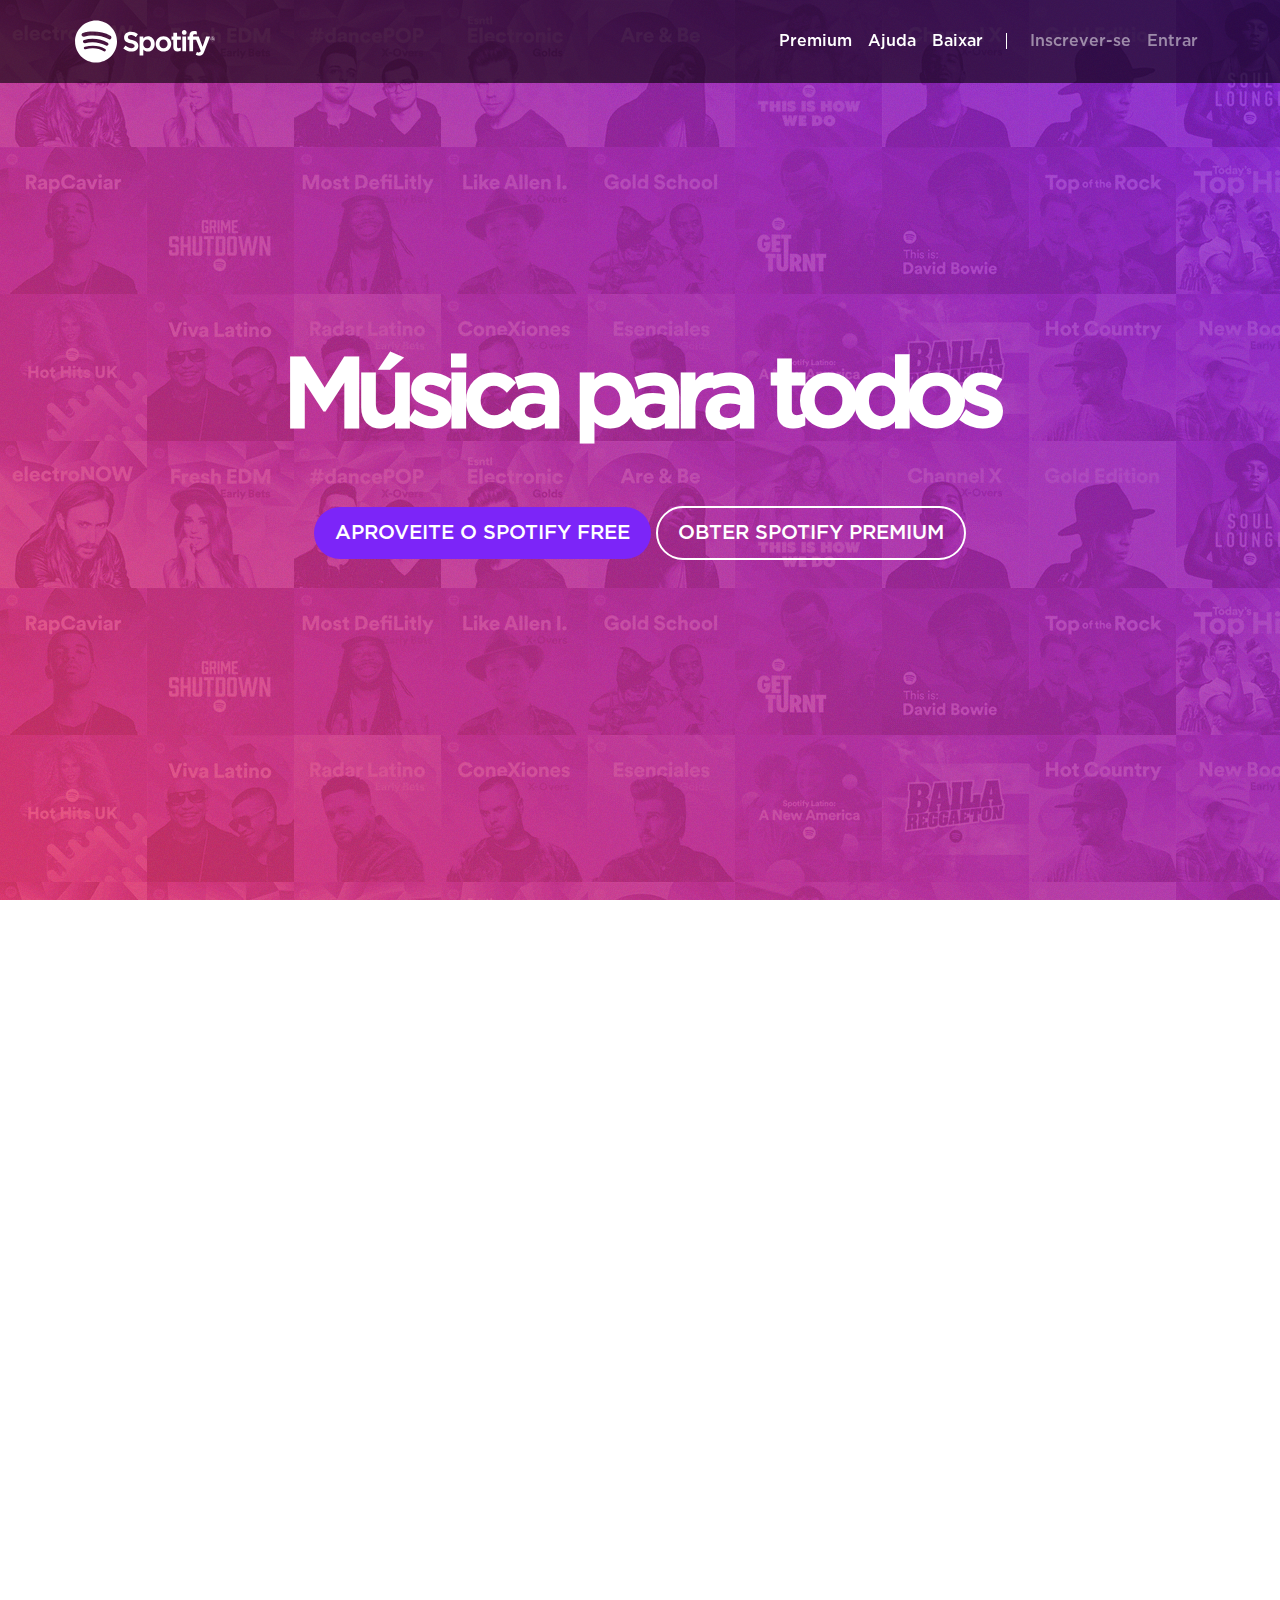
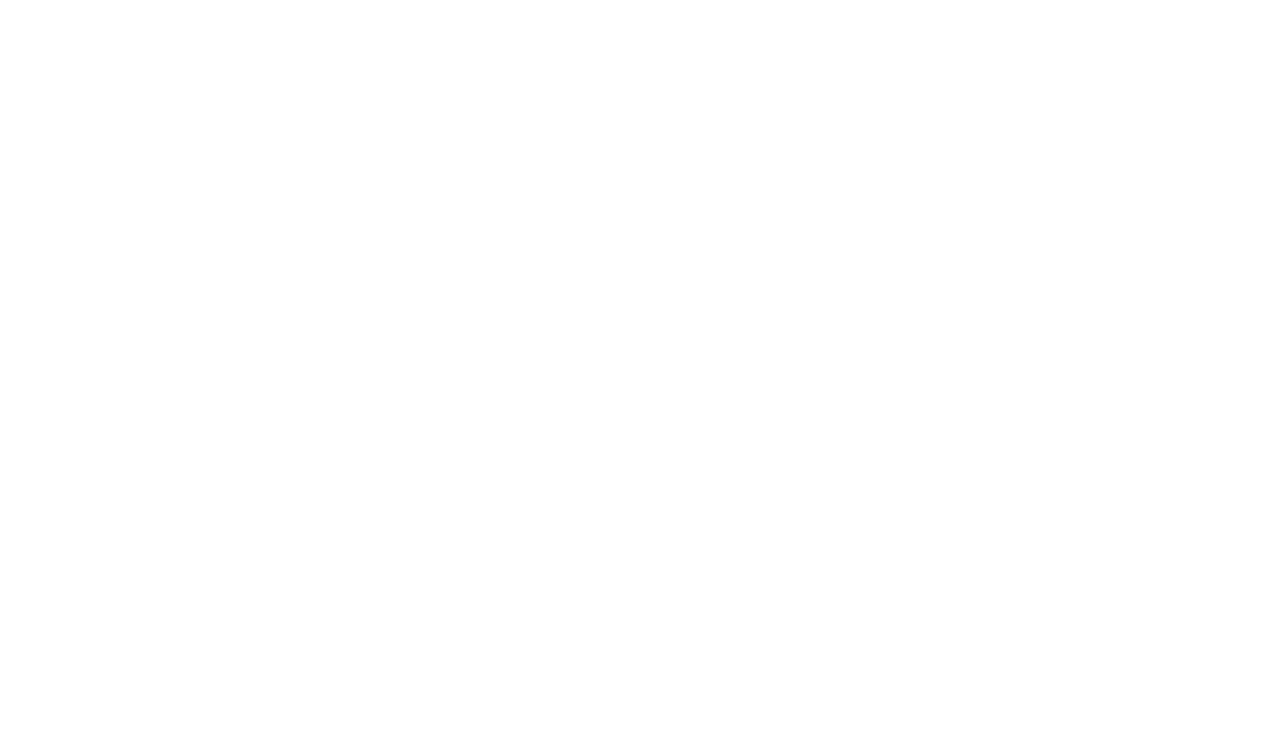
==== OitavoProjeto-Bootstrap2-SpotifyClone/index.html @ e77260f8 "Adicao oitavo projeto" ====
<!doctype html>
<html lang="pt-br">
    
    <head>
    <!-- Required meta tags -->
        <meta charset="utf-8">
        <meta name="viewport" content="width=device-width, initial-scale=1, shrink-to-fit=no">

    <!-- Bootstrap CSS -->
        <link rel="stylesheet" href="https://stackpath.bootstrapcdn.com/bootstrap/4.4.1/css/bootstrap.min.css" integrity="sha384-Vkoo8x4CGsO3+Hhxv8T/Q5PaXtkKtu6ug5TOeNV6gBiFeWPGFN9MuhOf23Q9Ifjh" crossorigin="anonymous">
        
    <!-- Font Awesome --> 
        <link rel="stylesheet" href="https://use.fontawesome.com/releases/v5.12.1/css/all.css">
        <link rel="stylesheet" href="css/style.css">
        

        <title>Música para todos - Spotify</title>
        <link rel="icon" href="images/favicon.png">
        
    </head>
    
    <body>
        
        <header>    
            <nav class="navbar navbar-expand-md navbar-dark navbar-transparente fixed-top">
                <div class="container px-1">
                    <a href="index.html" class="navbar-brand">
                        <img src="images/spotify.svg" style="width:142px">
                    </a>
                    <button class="navbar-toggler" data-toggle="collapse" data-target="#navegacao">
                        <i class="fas fa-bars"></i>
                    </button>
                    
                    
                    <div class="collapse navbar-collapse" id="navegacao">
                        <ul class="navbar-nav ml-auto">
                            <li class="nav-item first"><a href="#" class="nav-link">Premium</a></li>
                            <li class="nav-item first"><a href="#" class="nav-link">Ajuda</a></li>
                            <li class="nav-item first"><a href="#" class="nav-link">Baixar</a></li>
                            
                            <li class="nav-item divisor"></li>
                            <li class="nav-item"><a href="#" class="nav-link">Inscrever-se</a></li>
                            <li class="nav-item"><a href="#" class="nav-link">Entrar</a></li>
                        </ul>
                    </div>
                </div>
            </nav>    
        </header>
        
        <section id="home" class="d-flex align-items-center">
            <div class="container">
                <div class="row">
                    <div class="col-md-12 capa">
                        <h1 class="">Música para todos</h1>
                        <a href="#" class="btn btn-lg btn-custom btn-roxo">Aproveite o Spotify Free</a>
                        <a href="#" class="btn btn-lg btn-custom btn-branco">Obter 
                        Spotify Premium</a>
                    </div>
                </div>
            </div>
        </section>
        
        <section id="servicos">
            <div class="container">
                <div class="row">
                    <div class="col-md-6">
                        <div class="row albuns">
                            <div class="col-md-6">
                                <img src="images/img1.jpg" class="img-fluid d-none d-md-block">
                            </div>
                            <div class="col-md-6">
                                <img src="images/img2.jpg" class="img-fluid d-none d-md-block">
                            </div>
                        </div>
                        <div class="row albuns">
                            <div class="col-md-6">
                                <img src="images/img3.jpg" class="img-fluid d-none d-md-block">
                            </div>
                            <div class="col-md-6">
                                <img src="images/img4.jpg" class="img-fluid d-none d-md-block">
                            </div>
                        </div>
                    </div>
                    <div class="col-md-6">
                        <h2>O que o Spotify tem?</h2>
                        
                        <h3>Músicas</h3>
                        <p>O Spotify tem milhões de músicas. Escute seus sons favoritos, descubra novas músicas e reúna seus favoritos em um só lugar.</p>
                        
                        <h3>Playlists</h3>
                        <p>No Spotify você encontra uma playlist para cada momento. Todas feitas por fanáticos e eespecialistas da músicas.</p>
                        
                        <h3>Novos lançamentos</h3>
                        <p>Escute os novos lançamentos de singles e álbuns da semana e veja o que está bombando no Top 50.</p>
                    </div>
                </div>
            </div>
        </section>
        
        <section id="recursos">
            <div class="container">
                <div class="row">
                    <div class="col-md-4">
                        <h2>Fácil</h2>
                        
                        <h3>Buscar</h3>
                        <p>Já sabe o que quer escutar? É só procurar e apertar o play.</p>
                        
                        <h3>Navegar</h3>
                        <p>Veja os novos lançamentos, o que está bombando nas paradas e as melhores playlists para o seu momento.</p>
                        
                        <h3>Descobrir</h3>
                        <p>Curta músicas novas toda segunda-feira com uma playlist personalizada pra você. Ou relaxe e curta uma das rádios.</p>
                    </div>
                    <div class="col-md-8">
                        <div class="row rotacionar">
                            <div class="col-md-6">
                                <img src="images/iphone1.png" class="img-fluid d-none d-md-block">
                            </div>
                            <div class="col-md-6">
                                <img src="images/iphone2.png" class="img-fluid d-none d-md-block">
                            </div>
                        </div>
                    </div>
                </div>
            </div>    
        </section>
        
        <footer>
            <div class="container">
                <div class="row">
                    <div class="col-md-2">
                        <img src="images/spotify.svg" style="width:142px;"> 
                    </div>
                    <div class="col-md-2">
                        <h4>Company</h4>
                        <ul class="navbar-nav">
                            <li><a href="#">Sobre</a></li>
                            <li><a href="#">Empregos</a></li>
                            <li><a href="#">Empremsa</a></li>
                            <li><a href="#">Novidades</a></li>
                        </ul>
                    </div>
                    <div class="col-md-2">
                        <h4>Comunidades</h4>
                        <ul class="navbar-nav">
                            <li><a href="#">Artistas</a></li>
                            <li><a href="#">Desenvolvedores</a></li>
                            <li><a href="#">Marcas</a></li>
                        </ul>
                    </div>
                    <div class="col-md-2">
                        <h4>Links Úteis</h4>
                        <ul class="navbar-nav">
                            <li><a href="#">Ajuda</a></li>
                            <li><a href="#">Presentes</a></li>
                            <li><a href="#">Players da Web</a></li>
                        </ul>
                    </div>
                    <div class="col-md-4">
                        <ul>
                            <li>
                                <a href="#"><img src="images/facebook.png"></a>
                            </li>
                            <li>
                                <a href="#"><img src="images/twitter.png"></a>
                            </li>
                            <li>
                                <a href="#"><img src="images/instagram.png"></a>
                            </li>
                        </ul>
                    </div>
                </div>
            </div>
        </footer>
        
    <!-- Optional JavaScript -->
    <!-- jQuery first, then Popper.js, then Bootstrap JS -->
        <script src="https://code.jquery.com/jquery-3.4.1.slim.min.js" integrity="sha384-J6qa4849blE2+poT4WnyKhv5vZF5SrPo0iEjwBvKU7imGFAV0wwj1yYfoRSJoZ+n" crossorigin="anonymous"></script>
        <script src="https://cdn.jsdelivr.net/npm/popper.js@1.16.0/dist/umd/popper.min.js" integrity="sha384-Q6E9RHvbIyZFJoft+2mJbHaEWldlvI9IOYy5n3zV9zzTtmI3UksdQRVvoxMfooAo" crossorigin="anonymous"></script>
        <script src="https://stackpath.bootstrapcdn.com/bootstrap/4.4.1/js/bootstrap.min.js" integrity="sha384-wfSDF2E50Y2D1uUdj0O3uMBJnjuUD4Ih7YwaYd1iqfktj0Uod8GCExl3Og8ifwB6" crossorigin="anonymous"></script>
    </body>
    
</html>
---- OitavoProjeto-Bootstrap2-SpotifyClone/css/style.css ----
@font-face {
    font-family: "Gotham";
    src: url("Gotham-Medium.woff")
}

html, body, #home {
    height: 100%;
    overflow-x: hidden;
}

body {
    font-family: Gotham;
    background: url("../images/capa.png"), url(../images/ruido.png),
    linear-gradient(45deg, #ff4169, #7c26f8);
    background-attachment: fixed;
}

nav.navbar-transparente {
    padding: 15px 0px;
    background-color: rgba(0,0,0,0.6);
}

.navbar-nav .first .nav-link{
    color: #fff !important;
}

.navbar-nav .nav-link:hover {
    color: skyblue !important;
}

.navbar-dark .navbar-toggler {
    color: rgba(255,255,255,0.7);
    border-color: rgba(255,255,255,0.7);
}

.divisor {
    width: 1px;
    background: white;
    margin: 12px 15px;;
}

.capa {
    text-align: center;
}

h1 {
    font-weight: 900;
    letter-spacing: -0.1em;
    margin-bottom: 50px;
    color: white;
}

h2 {
    font-size: 3em;
    font-weight: 700;
    letter-spacing: -0.04em;
}

.btn-custom {
    color: white;
    border-radius: 500px;
    -webkit-border-radius: 500px;
    -moz-border-radius: 500px;
    text-transform: uppercase;
    transition: all 0.4s;
    padding: 10px 20px;
}

.btn-roxo {
    background: #7c25f8;
}

.btn-roxo:hover {
    background: #6207e3;
    color: #fff;
}

.btn-branco {
    border: 2px solid white;
}

.btn-branco:hover {
    background-color: white;
    color: black;
}

#servicos {
    background-color: white;
    padding: 20px 0;
}

#recursos {
    padding: 20px 0;
}

#servicos h2, h3 {
    color: #7c25f8;
}

#recursos h3 {
    color: #9be0e1;
}

#recursos h2 {
    color: white;
}

#recursos {
    color: white;
}

.albuns {
    padding: 10px 0;
}

.rotacionar {
    -ms-transform: rotate(30deg);
    -webkit-transform: rotate(30deg);
    transform: rotate(30deg);
    padding-left: 80px;
}

footer {
    background: #000;
    padding: 50px 0 20px 0;
    position: relative;
}

footer h4 {
    color: #919496;
    font-size: 0.8em;
    text-transform: uppercase;
}

footer .navbar-nav a {
    color: white;
    font-size: 0.8em;
}

footer .navbar-nav a:hover {
    color: aquamarine;
    text-decoration: none;
}

footer ul {
    list-style: none;
}

footer ul li {
    float: right;
    margin: 0 5px;
}




@media (max-width: 575.98px) {
    .btn-custom {
        margin: 10px 15px;
    }
}

@media (min-width: 576px) and (max-width: 767.98px) {
    h1 {
        font-size: 3em;
    }
    .btn-custom {
        margin: 10px 15px;
    }
}

@media (min-width: 768px) and (max-width: 991.98px) {
    h1 {
        font-size: 4em;
    }
}

@media (min-width: 992px) and (max-width: 1199.98px) {
    h1 {
        font-size: 5em;
    }
}

@media (min-width: 1200px){
    h1 {
        font-size: 6em;
    }
}
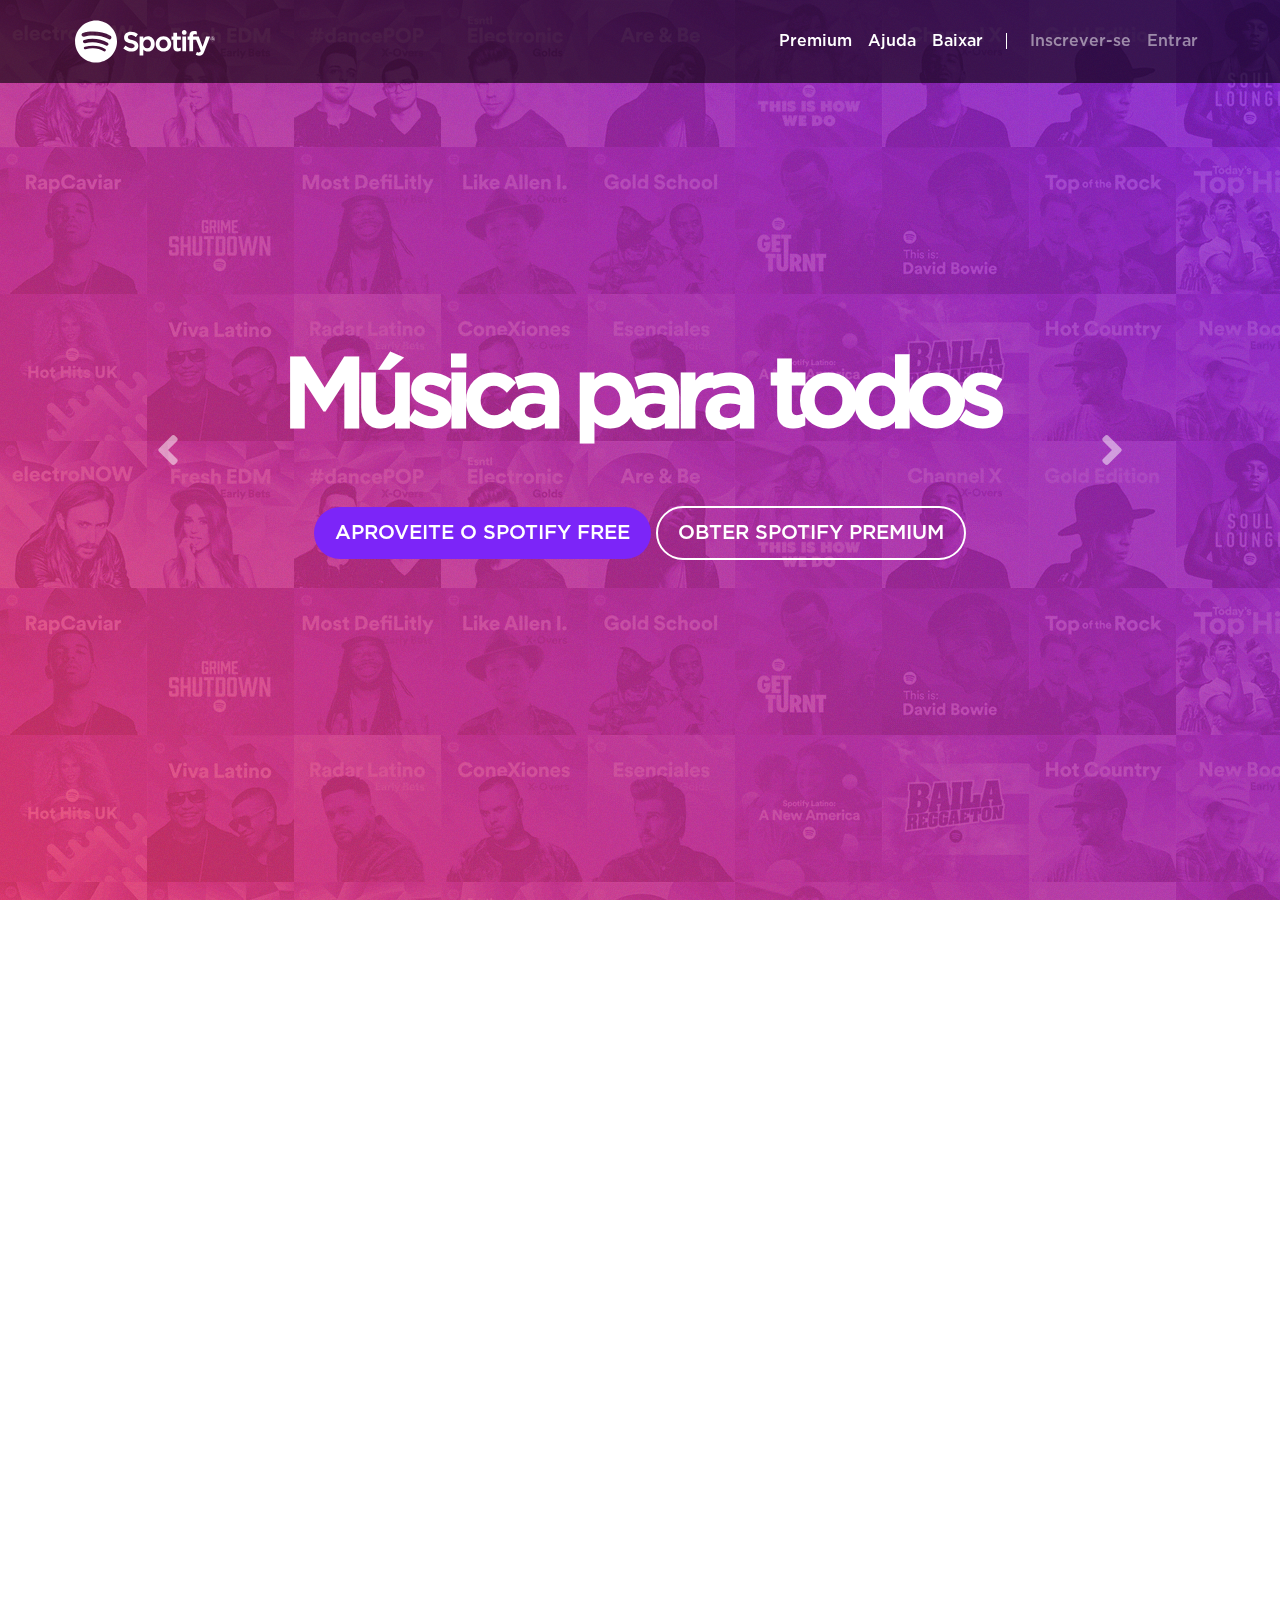
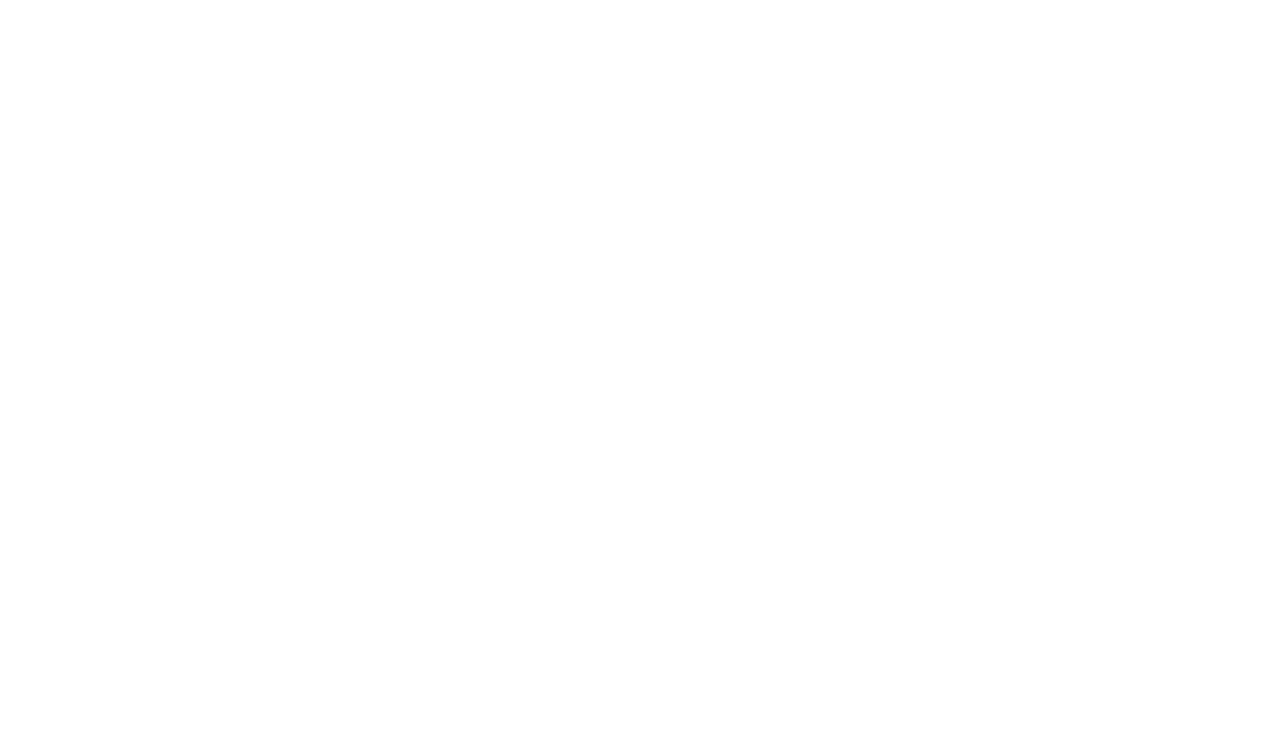
==== commit 08837cd8: "Att projeto 8" ====
--- a/OitavoProjeto-Bootstrap2-SpotifyClone/index.html
+++ b/OitavoProjeto-Bootstrap2-SpotifyClone/index.html
@@ -51,10 +51,29 @@
             <div class="container">
                 <div class="row">
                     <div class="col-md-12 capa">
-                        <h1 class="">Música para todos</h1>
-                        <a href="#" class="btn btn-lg btn-custom btn-roxo">Aproveite o Spotify Free</a>
-                        <a href="#" class="btn btn-lg btn-custom btn-branco">Obter 
-                        Spotify Premium</a>
+                        <div class="carousel slide" id="carouselSpotify" data-slide="carousel">
+                            <div class="carousel-inner">
+                                <div class="carousel-item active">
+                                    <h1 class="">Música para todos</h1>
+                                    <a href="#" class="btn btn-lg btn-custom btn-roxo">Aproveite o Spotify Free</a>
+                                    <a href="#" class="btn btn-lg btn-custom btn-branco">Obter 
+                                    Spotify Premium</a>
+                                </div>
+                                <div class="carousel-item">
+                                    <h1 class="">As melhores rádios</h1>
+                                    <a href="#" class="btn btn-lg btn-custom btn-branco"><i class="fas fa-music mr-2"></i>Ouça Agora</a>
+                                </div>
+                            </div>
+                            
+                            <a href="#carouselSpotify" class="carousel-control-prev" data-slide="prev">
+                                <i class="fas fa-angle-left fa-3x"></i>
+                            </a>
+                            <a href="#carouselSpotify" class="carousel-control-next" data-slide="next">
+                                <i class="fas fa-angle-right fa-3x"></i>
+                            </a>
+                            
+                            
+                        </div>
                     </div>
                 </div>
             </div>
